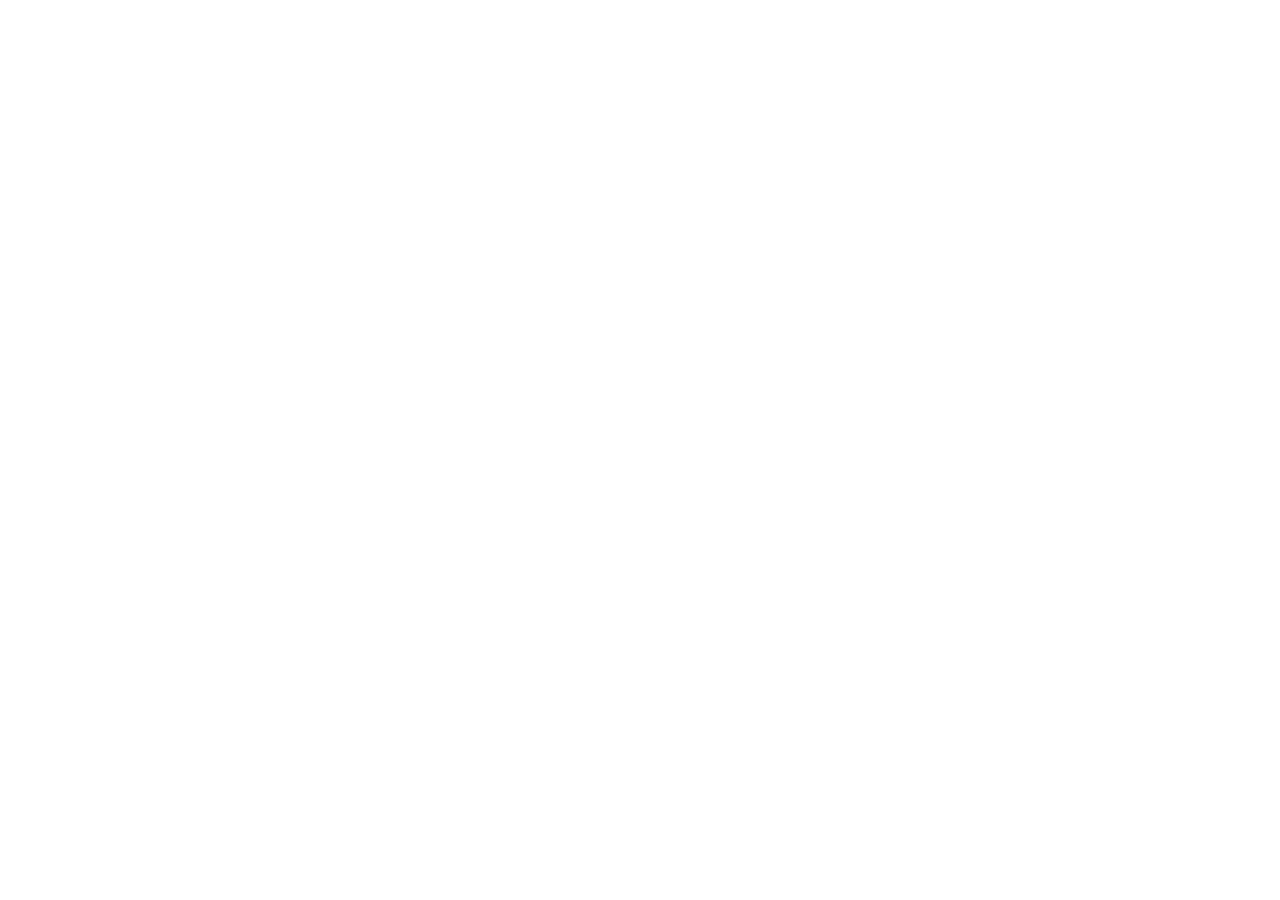
==== experiment/simulation/index.html @ 89311be2 "Initial commit" ====
<!DOCTYPE html>
<html>
<head>
	<!-- Add CSS at the head of HTML file -->
    <link rel="stylesheet" href="./css/main.css">
</head>
<body>
		<!-- Your code goes here-->

	<!-- Add JS at the bottom of HTML file --> 
        <script src="./js/main.js"></script>
</body>
</html>
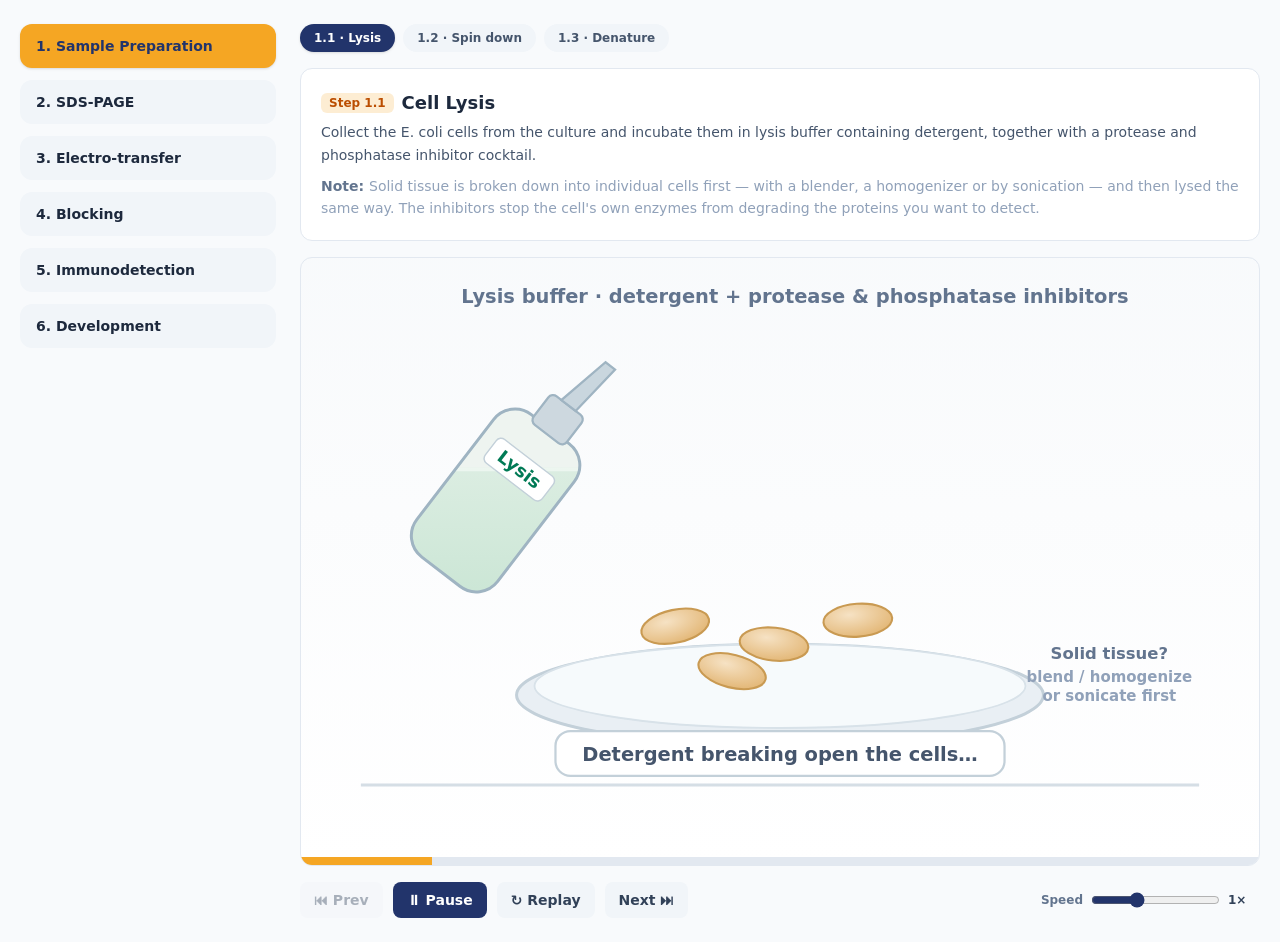
==== commit caef4964: "react build" ====
--- a/experiment/simulation/index.html
+++ b/experiment/simulation/index.html
@@ -1,13 +1,13 @@
-<!DOCTYPE html>
-<html>
-<head>
-	<!-- Add CSS at the head of HTML file -->
-    <link rel="stylesheet" href="./css/main.css">
-</head>
-<body>
-		<!-- Your code goes here-->
+<!doctype html>
+<html lang="en">
+  <head>
+    <meta charset="UTF-8" />
+    <meta name="viewport" content="width=device-width, initial-scale=1.0" />
 
-	<!-- Add JS at the bottom of HTML file --> 
-        <script src="./js/main.js"></script>
-</body>
+    <link rel="stylesheet" href="./css/main.css" />
+  </head>
+  <body>
+    <div id="root"></div>
+    <script type="module" src="./js/main.js"></script>
+  </body>
 </html>
